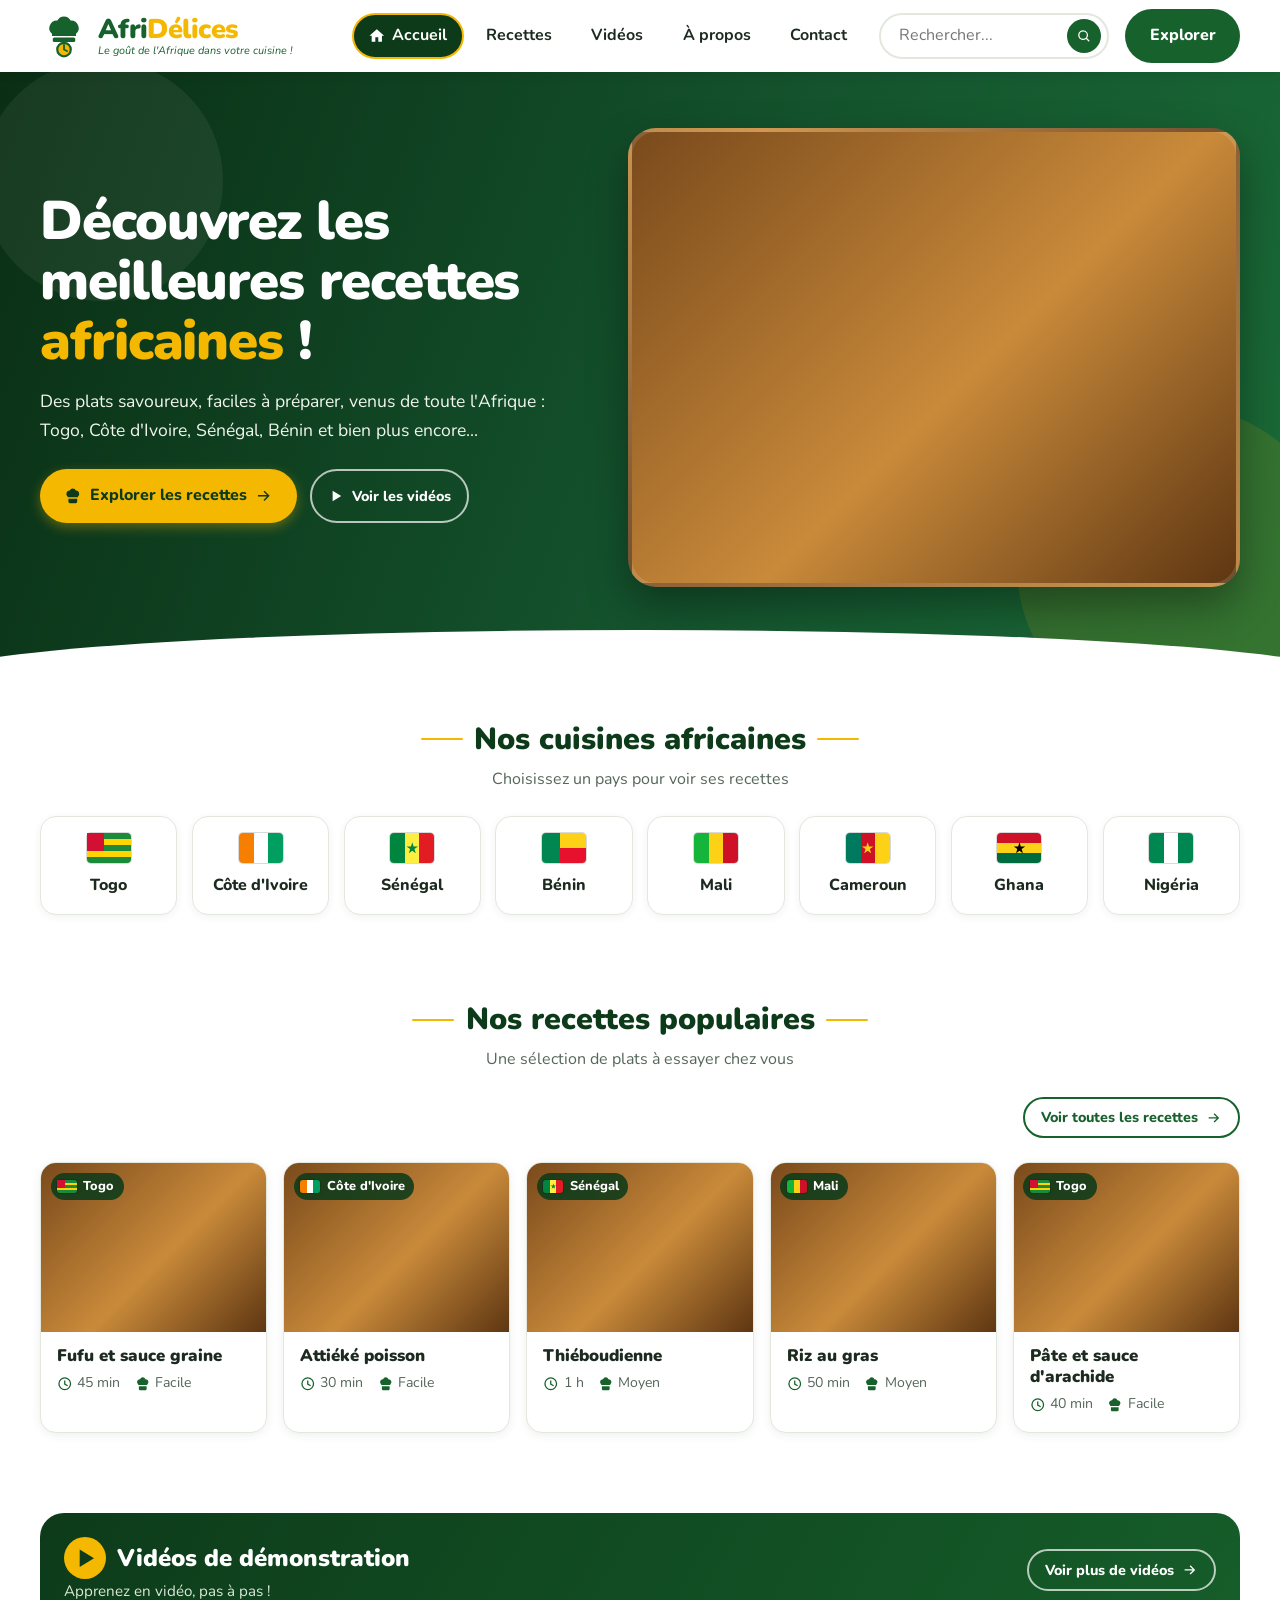
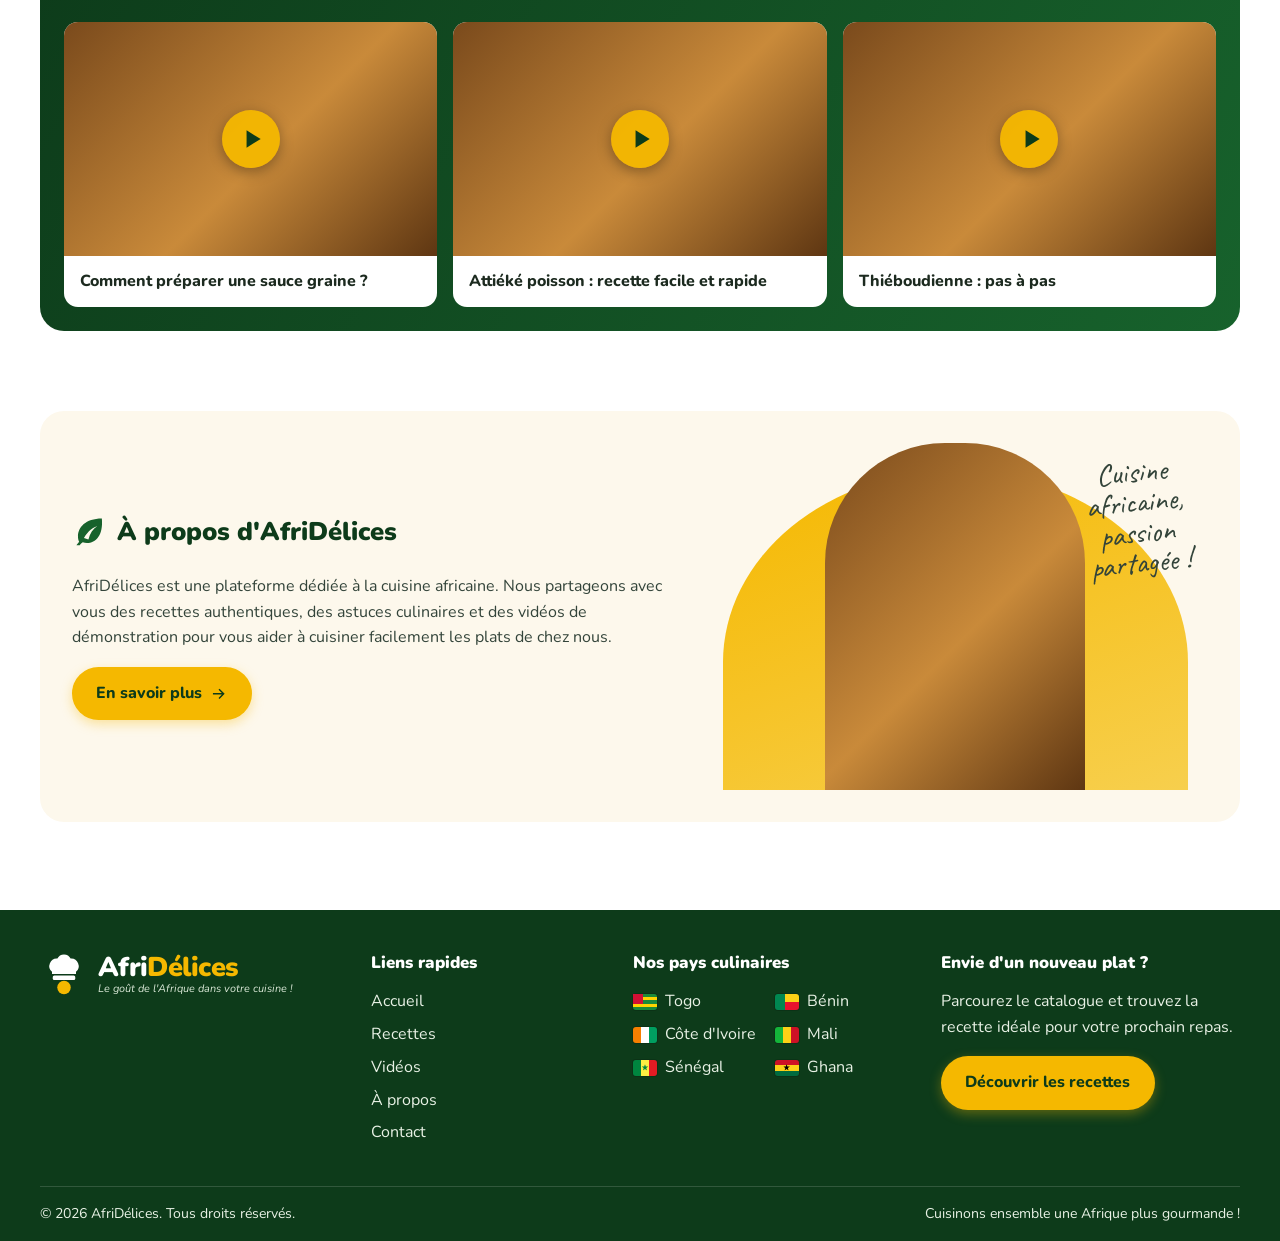
==== index.html @ 9fef68f5 "Premier envoi du projet AfriDelices" ====
<!DOCTYPE html>
<html lang="fr">
<head>
  <meta charset="UTF-8">
  <meta name="viewport" content="width=device-width, initial-scale=1">
  <title>AfriDélices – Recettes et cuisines d'Afrique</title>
  <meta name="description" content="AfriDélices : découvrez des recettes africaines authentiques (Togo, Côte d'Ivoire, Sénégal, Bénin, Mali...) avec étapes détaillées et vidéos de démonstration.">
  <link rel="icon" href="data:image/svg+xml,%3Csvg xmlns='http://www.w3.org/2000/svg' viewBox='0 0 64 64'%3E%3Crect width='64' height='64' rx='14' fill='%2317622c'/%3E%3Ctext x='32' y='43' font-size='34' text-anchor='middle' fill='%23f5b800' font-family='Arial' font-weight='700'%3EA%3C/text%3E%3C/svg%3E">

  <link rel="preconnect" href="https://fonts.googleapis.com">
  <link rel="preconnect" href="https://fonts.gstatic.com" crossorigin>
  <link href="https://fonts.googleapis.com/css2?family=Caveat:wght@600&family=Nunito:wght@400;700;800;900&display=swap" rel="stylesheet">
  <link rel="stylesheet" href="css/style.css">
</head>
<body>

  <!-- Icônes réutilisables (sprite SVG) -->
  <svg width="0" height="0" style="position:absolute" aria-hidden="true" focusable="false">
    <symbol id="i-recherche" viewBox="0 0 24 24"><path d="M10 2a8 8 0 1 0 4.9 14.3l4.4 4.4 1.4-1.4-4.4-4.4A8 8 0 0 0 10 2zm0 2a6 6 0 1 1 0 12 6 6 0 0 1 0-12z"/></symbol>
    <symbol id="i-menu" viewBox="0 0 24 24"><path d="M3 6h18v2H3zm0 5h18v2H3zm0 5h18v2H3z"/></symbol>
    <symbol id="i-fermer" viewBox="0 0 24 24"><path d="M5.7 4.3 12 10.6l6.3-6.3 1.4 1.4-6.3 6.3 6.3 6.3-1.4 1.4-6.3-6.3-6.3 6.3-1.4-1.4 6.3-6.3-6.3-6.3z"/></symbol>
    <symbol id="i-maison" viewBox="0 0 24 24"><path d="M12 3 2 12h3v8h5v-6h4v6h5v-8h3z"/></symbol>
    <symbol id="i-horloge" viewBox="0 0 24 24"><path d="M12 2a10 10 0 1 0 0 20 10 10 0 0 0 0-20zm0 2a8 8 0 1 1 0 16 8 8 0 0 1 0-16zm-1 3v6l5 3 1-1.7-4-2.3V7z"/></symbol>
    <symbol id="i-toque" viewBox="0 0 24 24"><path d="M12 2a4.5 4.5 0 0 0-4.2 2.9A4.5 4.5 0 0 0 5 13v1h14v-1a4.5 4.5 0 0 0-2.8-8.1A4.5 4.5 0 0 0 12 2zM6 16v4a2 2 0 0 0 2 2h8a2 2 0 0 0 2-2v-4z"/></symbol>
    <symbol id="i-lecture" viewBox="0 0 24 24"><path d="M7 4v16l13-8z"/></symbol>
    <symbol id="i-fleche" viewBox="0 0 24 24"><path d="M13 5l7 7-7 7-1.4-1.4 4.6-4.6H4v-2h12.2l-4.6-4.6z"/></symbol>
    <symbol id="i-feuille" viewBox="0 0 24 24"><path d="M20 3C9 3 4 9 4 15c0 1.4.3 2.6.8 3.6C3.6 19.9 3 21 3 21h2.2c.4-.6 1-1.4 2-2 .9.3 1.8.4 2.8.4 6 0 11-5 10-16.4zM8 16c3-5 6-7 9-8-3 2-5 5-6 9z"/></symbol>
  </svg>

  <a class="lien-evitement" href="#contenu">Aller au contenu</a>

  <!-- ========== EN-TÊTE ========== -->
  <header class="entete">
    <div class="conteneur entete-interieur">
      <a class="logo" href="index.html" aria-label="AfriDélices, retour à l'accueil">
        <svg viewBox="0 0 64 64" aria-hidden="true">
          <path d="M32 6c-4 0-7.300 2.200-8.800 5.400A10 10 0 0 0 16 29v3h32v-3a10 10 0 0 0-7.200-17.600C39.300 8.200 36 6 32 6z" fill="#17622c"/>
          <rect x="17" y="34" width="30" height="6" rx="2" fill="#17622c"/>
          <circle cx="32" cy="50" r="9" fill="#f5b800" stroke="#17622c" stroke-width="3"/>
          <path d="M32 44v6l4 2" stroke="#17622c" stroke-width="2.500" fill="none" stroke-linecap="round"/>
        </svg>
        <span class="logo-texte">
          <span class="logo-nom">Afri<span>Délices</span></span>
          <span class="logo-signature">Le goût de l'Afrique dans votre cuisine !</span>
        </span>
      </a>

      <button class="bouton-menu" id="bouton-menu" type="button" aria-expanded="false" aria-controls="zone-menu" aria-label="Ouvrir le menu">
        <svg class="icone" aria-hidden="true"><use href="#i-menu"/></svg>
      </button>

      <div class="zone-menu" id="zone-menu">
        <nav class="nav-principale" aria-label="Navigation principale">
          <ul>
            <li><a href="index.html" aria-current="page"><svg class="icone" aria-hidden="true"><use href="#i-maison"/></svg>Accueil</a></li>
            <li><a href="recettes.html">Recettes</a></li>
            <li><a href="videos.html">Vidéos</a></li>
            <li><a href="a-propos.html">À propos</a></li>
            <li><a href="contact.html">Contact</a></li>
          </ul>
        </nav>

        <form class="recherche" action="recettes.html" method="get" role="search">
          <label class="sr-only" for="recherche-entete" style="position:absolute;left:-999px">Rechercher une recette</label>
          <input id="recherche-entete" type="search" name="q" placeholder="Rechercher...">
          <button type="submit" aria-label="Lancer la recherche"><svg class="icone" aria-hidden="true"><use href="#i-recherche"/></svg></button>
        </form>

        <a class="bouton bouton-vert" href="recettes.html">Explorer</a>
      </div>
    </div>
  </header>

  <main id="contenu">

    <!-- ========== BANNIÈRE ========== -->
    <section class="banniere" aria-labelledby="titre-banniere">
      <div class="conteneur banniere-grille">
        <div>
          <h1 id="titre-banniere">Découvrez les meilleures recettes <em>africaines</em> !</h1>
          <p>Des plats savoureux, faciles à préparer, venus de toute l'Afrique : Togo, Côte d'Ivoire, Sénégal, Bénin et bien plus encore...</p>
          <div class="banniere-actions">
            <a class="bouton bouton-or" href="recettes.html"><svg class="icone" aria-hidden="true"><use href="#i-toque"/></svg>Explorer les recettes <svg class="icone" aria-hidden="true"><use href="#i-fleche"/></svg></a>
            <a class="bouton bouton-contour-clair" href="videos.html"><svg class="icone" aria-hidden="true"><use href="#i-lecture"/></svg>Voir les vidéos</a>
          </div>
        </div>
        <div class="media banniere-image">
          <img src="assets/images/hero-plat.webp" alt="Plat africain : riz, plantains frits et viande en sauce sur un tissu coloré" width="1200" height="900" fetchpriority="high">
        </div>
      </div>
    </section>

    <!-- ========== PAR PAYS ========== -->
    <section class="section conteneur" aria-labelledby="titre-pays">
      <div class="titre-section">
        <h2 id="titre-pays">Nos cuisines africaines</h2>
        <p>Choisissez un pays pour voir ses recettes</p>
      </div>
      <div class="grille-pays">
        <a class="carte-pays" href="recettes.html?pays=togo"><span class="drapeau d-tg" aria-hidden="true"></span>Togo</a>
        <a class="carte-pays" href="recettes.html?pays=cote-d-ivoire"><span class="drapeau d-ci" aria-hidden="true"></span>Côte d'Ivoire</a>
        <a class="carte-pays" href="recettes.html?pays=senegal"><span class="drapeau d-sn" aria-hidden="true"></span>Sénégal</a>
        <a class="carte-pays" href="recettes.html?pays=benin"><span class="drapeau d-bj" aria-hidden="true"></span>Bénin</a>
        <a class="carte-pays" href="recettes.html?pays=mali"><span class="drapeau d-ml" aria-hidden="true"></span>Mali</a>
        <a class="carte-pays" href="recettes.html?pays=cameroun"><span class="drapeau d-cm" aria-hidden="true"></span>Cameroun</a>
        <a class="carte-pays" href="recettes.html?pays=ghana"><span class="drapeau d-gh" aria-hidden="true"></span>Ghana</a>
        <a class="carte-pays" href="recettes.html?pays=nigeria"><span class="drapeau d-ng" aria-hidden="true"></span>Nigéria</a>
      </div>
    </section>

    <!-- ========== RECETTES POPULAIRES ========== -->
    <section class="section conteneur" aria-labelledby="titre-populaires">
      <div class="titre-section">
        <h2 id="titre-populaires">Nos recettes populaires</h2>
        <p>Une sélection de plats à essayer chez vous</p>
      </div>
      <div class="entete-liste" style="justify-content:flex-end">
        <a class="bouton bouton-contour" href="recettes.html">Voir toutes les recettes <svg class="icone" aria-hidden="true"><use href="#i-fleche"/></svg></a>
      </div>

      <div class="grille-recettes">
        <!-- Fiche détaillée : à créer dans recette/ (voir étape suivante) ; en attendant, le lien mène au catalogue -->
        <a class="carte-recette" href="recettes.html?q=fufu">
          <div class="media">
            <span class="badge-pays"><span class="drapeau d-tg" aria-hidden="true"></span>Togo</span>
            <img src="assets/images/fufu-sauce-graine.webp" alt="Fufu servi avec une sauce graine" width="800" height="600" loading="lazy">
          </div>
          <div class="carte-corps">
            <h3>Fufu et sauce graine</h3>
            <div class="carte-infos">
              <span><svg class="icone" aria-hidden="true"><use href="#i-horloge"/></svg>45 min</span>
              <span><svg class="icone" aria-hidden="true"><use href="#i-toque"/></svg>Facile</span>
            </div>
          </div>
        </a>

        <a class="carte-recette" href="recettes.html?q=attieke">
          <div class="media">
            <span class="badge-pays"><span class="drapeau d-ci" aria-hidden="true"></span>Côte d'Ivoire</span>
            <img src="assets/images/attieke-poisson.webp" alt="Attiéké accompagné de poisson braisé" width="800" height="600" loading="lazy">
          </div>
          <div class="carte-corps">
            <h3>Attiéké poisson</h3>
            <div class="carte-infos">
              <span><svg class="icone" aria-hidden="true"><use href="#i-horloge"/></svg>30 min</span>
              <span><svg class="icone" aria-hidden="true"><use href="#i-toque"/></svg>Facile</span>
            </div>
          </div>
        </a>

        <a class="carte-recette" href="recettes.html?q=thieboudienne">
          <div class="media">
            <span class="badge-pays"><span class="drapeau d-sn" aria-hidden="true"></span>Sénégal</span>
            <img src="assets/images/thieboudienne.webp" alt="Thiéboudienne : riz au poisson et aux légumes" width="800" height="600" loading="lazy">
          </div>
          <div class="carte-corps">
            <h3>Thiéboudienne</h3>
            <div class="carte-infos">
              <span><svg class="icone" aria-hidden="true"><use href="#i-horloge"/></svg>1 h</span>
              <span><svg class="icone" aria-hidden="true"><use href="#i-toque"/></svg>Moyen</span>
            </div>
          </div>
        </a>

        <a class="carte-recette" href="recettes.html?q=riz+au+gras">
          <div class="media">
            <span class="badge-pays"><span class="drapeau d-ml" aria-hidden="true"></span>Mali</span>
            <img src="assets/images/riz-au-gras.webp" alt="Riz au gras avec de la viande" width="800" height="600" loading="lazy">
          </div>
          <div class="carte-corps">
            <h3>Riz au gras</h3>
            <div class="carte-infos">
              <span><svg class="icone" aria-hidden="true"><use href="#i-horloge"/></svg>50 min</span>
              <span><svg class="icone" aria-hidden="true"><use href="#i-toque"/></svg>Moyen</span>
            </div>
          </div>
        </a>

        <a class="carte-recette" href="recettes.html?q=arachide">
          <div class="media">
            <span class="badge-pays"><span class="drapeau d-tg" aria-hidden="true"></span>Togo</span>
            <img src="assets/images/pate-sauce-arachide.webp" alt="Pâte servie avec une sauce d'arachide" width="800" height="600" loading="lazy">
          </div>
          <div class="carte-corps">
            <h3>Pâte et sauce d'arachide</h3>
            <div class="carte-infos">
              <span><svg class="icone" aria-hidden="true"><use href="#i-horloge"/></svg>40 min</span>
              <span><svg class="icone" aria-hidden="true"><use href="#i-toque"/></svg>Facile</span>
            </div>
          </div>
        </a>
      </div>
    </section>

    <!-- ========== VIDÉOS ========== -->
    <section class="section conteneur" aria-labelledby="titre-videos">
      <div class="panneau-videos">
        <div class="entete-liste">
          <div>
            <h2 id="titre-videos"><span class="pastille"><svg class="icone" aria-hidden="true"><use href="#i-lecture"/></svg></span>Vidéos de démonstration</h2>
            <p class="sous-titre">Apprenez en vidéo, pas à pas !</p>
          </div>
          <a class="bouton bouton-contour-clair" href="videos.html">Voir plus de vidéos <svg class="icone" aria-hidden="true"><use href="#i-fleche"/></svg></a>
        </div>

        <!-- Les vraies vidéos (liens YouTube/TikTok vérifiés) seront ajoutées sur videos.html -->
        <div class="grille-videos">
          <a class="carte-video" href="videos.html">
            <div class="media">
              <span class="bouton-lecture"><svg class="icone" aria-hidden="true"><use href="#i-lecture"/></svg></span>
              <img src="assets/images/miniature-sauce-graine.webp" alt="Miniature de la vidéo : préparer une sauce graine" width="640" height="400" loading="lazy">
            </div>
            <h3>Comment préparer une sauce graine ?</h3>
          </a>
          <a class="carte-video" href="videos.html">
            <div class="media">
              <span class="bouton-lecture"><svg class="icone" aria-hidden="true"><use href="#i-lecture"/></svg></span>
              <img src="assets/images/miniature-attieke-poisson.webp" alt="Miniature de la vidéo : attiéké poisson" width="640" height="400" loading="lazy">
            </div>
            <h3>Attiéké poisson : recette facile et rapide</h3>
          </a>
          <a class="carte-video" href="videos.html">
            <div class="media">
              <span class="bouton-lecture"><svg class="icone" aria-hidden="true"><use href="#i-lecture"/></svg></span>
              <img src="assets/images/miniature-thieboudienne.webp" alt="Miniature de la vidéo : thiéboudienne pas à pas" width="640" height="400" loading="lazy">
            </div>
            <h3>Thiéboudienne : pas à pas</h3>
          </a>
        </div>
      </div>
    </section>

    <!-- ========== À PROPOS ========== -->
    <section class="section conteneur" aria-labelledby="titre-apropos">
      <div class="bloc-apropos">
        <div>
          <h2 id="titre-apropos"><svg aria-hidden="true" viewBox="0 0 24 24"><use href="#i-feuille"/></svg>À propos d'AfriDélices</h2>
          <p>AfriDélices est une plateforme dédiée à la cuisine africaine. Nous partageons avec vous des recettes authentiques, des astuces culinaires et des vidéos de démonstration pour vous aider à cuisiner facilement les plats de chez nous.</p>
          <a class="bouton bouton-or" href="a-propos.html">En savoir plus <svg class="icone" aria-hidden="true"><use href="#i-fleche"/></svg></a>
        </div>
        <div class="visuel-apropos">
          <p class="slogan-script">Cuisine africaine, passion partagée !</p>
          <div class="media">
            <img src="assets/images/chef.webp" alt="Cheffe souriante en tenue blanche et tablier vert" width="600" height="800" loading="lazy">
          </div>
        </div>
      </div>
    </section>

  </main>

  <!-- ========== PIED DE PAGE ========== -->
  <footer class="pied">
    <div class="conteneur pied-grille">
      <div>
        <a class="logo" href="index.html" aria-label="AfriDélices, retour à l'accueil">
          <svg viewBox="0 0 64 64" aria-hidden="true">
            <path d="M32 6c-4 0-7.300 2.200-8.800 5.400A10 10 0 0 0 16 29v3h32v-3a10 10 0 0 0-7.200-17.600C39.300 8.200 36 6 32 6z" fill="#ffffff"/>
            <rect x="17" y="34" width="30" height="6" rx="2" fill="#ffffff"/>
            <circle cx="32" cy="50" r="9" fill="#f5b800"/>
          </svg>
          <span class="logo-texte">
            <span class="logo-nom">Afri<span>Délices</span></span>
            <span class="logo-signature">Le goût de l'Afrique dans votre cuisine !</span>
          </span>
        </a>
      </div>

      <nav aria-label="Liens rapides">
        <h3>Liens rapides</h3>
        <ul>
          <li><a href="index.html">Accueil</a></li>
          <li><a href="recettes.html">Recettes</a></li>
          <li><a href="videos.html">Vidéos</a></li>
          <li><a href="a-propos.html">À propos</a></li>
          <li><a href="contact.html">Contact</a></li>
        </ul>
      </nav>

      <div>
        <h3>Nos pays culinaires</h3>
        <ul class="liste-pays liste-pays-colonnes">
          <li><span class="drapeau d-tg" aria-hidden="true"></span><a href="recettes.html?pays=togo">Togo</a></li>
          <li><span class="drapeau d-bj" aria-hidden="true"></span><a href="recettes.html?pays=benin">Bénin</a></li>
          <li><span class="drapeau d-ci" aria-hidden="true"></span><a href="recettes.html?pays=cote-d-ivoire">Côte d'Ivoire</a></li>
          <li><span class="drapeau d-ml" aria-hidden="true"></span><a href="recettes.html?pays=mali">Mali</a></li>
          <li><span class="drapeau d-sn" aria-hidden="true"></span><a href="recettes.html?pays=senegal">Sénégal</a></li>
          <li><span class="drapeau d-gh" aria-hidden="true"></span><a href="recettes.html?pays=ghana">Ghana</a></li>
        </ul>
      </div>

      <!-- Réseaux sociaux : à ajouter ici quand les adresses officielles seront fournies. -->
      <div>
        <h3>Envie d'un nouveau plat ?</h3>
        <p>Parcourez le catalogue et trouvez la recette idéale pour votre prochain repas.</p>
        <a class="bouton bouton-or" href="recettes.html">Découvrir les recettes</a>
      </div>
    </div>
    <div class="conteneur pied-bas">
      <span>© 2026 AfriDélices. Tous droits réservés.</span>
      <span>Cuisinons ensemble une Afrique plus gourmande !</span>
    </div>
  </footer>

  <script src="js/main.js" defer></script>
</body>
</html>
---- css/style.css ----
/* ==========================================================
   AfriDélices — feuille de style commune
   Palette : vert profond, ivoire, doré safran
   ========================================================== */

:root {
  --vert-fonce: #0d3b1a;
  --vert: #17622c;
  --vert-clair: #e6f1e3;
  --or: #f5b800;
  --or-fonce: #d99a00;
  --ivoire: #fdf8ec;
  --fond: #ffffff;
  --texte: #1c2a1f;
  --gris: #55665a;
  --bordure: #e3e8df;
  --ombre: 0 6px 20px rgba(13, 59, 26, 0.12);
  --rayon: 16px;
  --largeur: 1200px;
  --police: "Nunito", "Segoe UI", system-ui, -apple-system, Arial, sans-serif;
  --police-script: "Caveat", "Segoe Script", "Brush Script MT", cursive;
}

*, *::before, *::after { box-sizing: border-box; }

html { scroll-behavior: smooth; }

body {
  margin: 0;
  font-family: var(--police);
  font-size: 1rem;
  line-height: 1.6;
  color: var(--texte);
  background: var(--fond);
}

img { display: block; max-width: 100%; height: auto; }
a { color: inherit; }
h1, h2, h3, p { margin-top: 0; }

.conteneur { width: min(100% - 2rem, var(--largeur)); margin-inline: auto; }

.icone { width: 1.1em; height: 1.1em; fill: currentColor; flex: none; }

.lien-evitement {
  position: absolute; left: -999px; top: 0;
  background: var(--or); color: var(--vert-fonce);
  padding: .6rem 1rem; z-index: 200; font-weight: 800;
}
.lien-evitement:focus { left: 0; }

:focus-visible { outline: 3px solid var(--or); outline-offset: 2px; }

/* ---------- Boutons ---------- */
.bouton {
  display: inline-flex; align-items: center; gap: .5rem;
  padding: .75rem 1.4rem; border-radius: 999px; border: 2px solid transparent;
  font: inherit; font-weight: 800; text-decoration: none; cursor: pointer;
  transition: transform .15s ease, background-color .15s ease, box-shadow .15s ease;
}
.bouton:hover { transform: translateY(-2px); }
.bouton-or { background: var(--or); color: var(--vert-fonce); box-shadow: 0 4px 12px rgba(245, 184, 0, .35); }
.bouton-or:hover { background: #ffc61a; }
.bouton-vert { background: var(--vert); color: #fff; }
.bouton-vert:hover { background: var(--vert-fonce); }
.bouton-contour { border-color: var(--vert); color: var(--vert); background: #fff; padding: .45rem 1rem; font-size: .9rem; }
.bouton-contour:hover { background: var(--vert-clair); }
.bouton-contour-clair { border-color: rgba(255,255,255,.7); color: #fff; padding: .45rem 1rem; font-size: .9rem; }
.bouton-contour-clair:hover { background: rgba(255,255,255,.12); }

/* ---------- Image avec repli (si la photo est absente) ---------- */
.media {
  position: relative; overflow: hidden;
  background: linear-gradient(135deg, #7a4a1c 0%, #c98a3a 55%, #5e3612 100%);
}
.media img { width: 100%; height: 100%; object-fit: cover; }

/* ---------- En-tête ---------- */
.entete {
  position: sticky; top: 0; z-index: 100;
  background: #fff; box-shadow: 0 2px 10px rgba(0, 0, 0, .08);
}
.entete-interieur {
  display: flex; align-items: center; justify-content: space-between;
  gap: 1rem; min-height: 72px;
}

.logo { display: inline-flex; align-items: center; gap: .6rem; text-decoration: none; flex: none; }
.logo svg { width: 48px; height: 48px; flex: none; }
.logo-texte { display: flex; flex-direction: column; line-height: 1.1; }
.logo-nom { font-size: 1.7rem; font-weight: 900; color: var(--vert); letter-spacing: -.02em; }
.logo-nom span { color: var(--or); }
.logo-signature { font-size: .68rem; font-style: italic; color: var(--vert); white-space: nowrap; }

.zone-menu { display: flex; align-items: center; gap: 1rem; flex: 1; justify-content: flex-end; }
.nav-principale ul { display: flex; align-items: center; gap: .4rem; list-style: none; margin: 0; padding: 0; }
.nav-principale a {
  display: inline-flex; align-items: center; gap: .4rem;
  padding: .5rem .9rem; border-radius: 999px; text-decoration: none; font-weight: 700;
  border: 2px solid transparent; white-space: nowrap;
}
.nav-principale a:hover { background: var(--vert-clair); }
.nav-principale a[aria-current="page"] { background: var(--vert-fonce); color: #fff; border-color: var(--or); }

.recherche {
  display: flex; align-items: center; gap: .4rem;
  border: 2px solid var(--bordure); border-radius: 999px; background: #fff;
  padding: .25rem .4rem .25rem 1rem; min-width: 190px; max-width: 230px;
}
.recherche:focus-within { border-color: var(--vert); }
.recherche input { border: 0; outline: 0; background: transparent; font: inherit; width: 100%; min-width: 0; }
.recherche button {
  border: 0; background: var(--vert); color: #fff; width: 34px; height: 34px;
  border-radius: 50%; display: grid; place-items: center; cursor: pointer; flex: none;
}

.bouton-menu {
  flex: none; display: none; border: 2px solid var(--vert); background: #fff; color: var(--vert);
  width: 46px; height: 46px; border-radius: 12px; cursor: pointer; place-items: center;
}
.bouton-menu .icone { width: 1.6rem; height: 1.6rem; }

/* ---------- Bannière (hero) ---------- */
.banniere {
  position: relative; color: #fff; overflow: hidden;
  background:
    radial-gradient(circle at 8% 18%, rgba(255,255,255,.06) 0 120px, transparent 121px),
    radial-gradient(circle at 92% 82%, rgba(245,184,0,.12) 0 160px, transparent 161px),
    linear-gradient(110deg, #0a2e14 0%, #14532d 55%, #1a6b37 100%);
}
.banniere-grille {
  display: grid; grid-template-columns: minmax(0, 1fr) minmax(0, 1.1fr);
  align-items: center; gap: 2rem; padding-block: 3.5rem 5.5rem;
}
.banniere h1 { font-size: clamp(2rem, 4.6vw, 3.4rem); line-height: 1.1; font-weight: 900; letter-spacing: -.02em; margin-bottom: 1rem; text-wrap: balance; }
.banniere h1 em { color: var(--or); font-style: normal; }
.banniere p { font-size: 1.1rem; max-width: 34rem; margin-bottom: 1.6rem; color: #f1f6ee; }
.banniere-actions { display: flex; flex-wrap: wrap; gap: .8rem; }
.banniere-image {
  aspect-ratio: 4 / 3; border-radius: 28px; box-shadow: 0 18px 40px rgba(0, 0, 0, .35);
  border: 4px solid rgba(255, 255, 255, .12);
}
.banniere::after {
  content: ""; position: absolute; left: -5%; right: -5%; bottom: -1px; height: 46px;
  background: #fff; border-radius: 50% 50% 0 0 / 100% 100% 0 0;
}

/* ---------- Sections ---------- */
.section { padding-block: 2.5rem; }
.titre-section { text-align: center; margin-bottom: 1.5rem; }
.titre-section h2 {
  display: inline-flex; align-items: center; gap: .7rem; margin-bottom: .2rem;
  font-size: clamp(1.4rem, 2.6vw, 1.9rem); font-weight: 900; color: var(--vert-fonce);
}
.titre-section h2::before, .titre-section h2::after {
  content: ""; width: 42px; height: 2px; background: var(--or); border-radius: 2px;
}
.titre-section p { color: var(--gris); margin: 0; }

/* ---------- Drapeaux (dessinés en CSS) ---------- */
.drapeau { display: inline-block; position: relative; width: 24px; height: 16px; border-radius: 3px; box-shadow: 0 0 0 1px rgba(0,0,0,.15); flex: none; }
.drapeau::after { content: ""; position: absolute; }
.d-tg { background: linear-gradient(#1b8a3a 0 20%, #ffd400 20% 40%, #1b8a3a 40% 60%, #ffd400 60% 80%, #1b8a3a 80%); }
.d-tg::after { left: 0; top: 0; width: 40%; height: 60%; background: #d21034; }
.d-ci { background: linear-gradient(90deg, #f77f00 0 33.3%, #fff 33.3% 66.6%, #009e60 66.6%); }
.d-sn { background: linear-gradient(90deg, #00853f 0 33.3%, #fdef42 33.3% 66.6%, #e31b23 66.6%); }
.d-bj { background: linear-gradient(90deg, #008751 0 40%, transparent 40%), linear-gradient(#fcd116 0 50%, #e8112d 50%); }
.d-ml { background: linear-gradient(90deg, #14b53a 0 33.3%, #fcd116 33.3% 66.6%, #ce1126 66.6%); }
.d-cm { background: linear-gradient(90deg, #007a5e 0 33.3%, #ce1126 33.3% 66.6%, #fcd116 66.6%); }
.d-gh { background: linear-gradient(#ce1126 0 33.3%, #fcd116 33.3% 66.6%, #006b3f 66.6%); }
.d-ng { background: linear-gradient(90deg, #008751 0 33.3%, #fff 33.3% 66.6%, #008751 66.6%); }
.d-sn::after, .d-cm::after, .d-gh::after {
  left: 50%; top: 50%; width: 7px; height: 7px; transform: translate(-50%, -50%);
  clip-path: polygon(50% 0%, 61% 35%, 98% 35%, 68% 57%, 79% 91%, 50% 70%, 21% 91%, 32% 57%, 2% 35%, 39% 35%);
}
.d-sn::after { background: #00853f; }
.d-cm::after { background: #fcd116; }
.d-gh::after { background: #000; }

/* ---------- Cuisines par pays ---------- */
.grille-pays { display: grid; grid-template-columns: repeat(auto-fit, minmax(130px, 1fr)); gap: .9rem; }
.carte-pays {
  display: flex; flex-direction: column; align-items: center; gap: .6rem;
  padding: 1rem .5rem; background: #fff; border: 1px solid var(--bordure);
  border-radius: var(--rayon); text-decoration: none; font-weight: 800; text-align: center;
  box-shadow: 0 2px 8px rgba(13, 59, 26, .06);
  transition: transform .15s ease, box-shadow .15s ease;
}
.carte-pays:hover { transform: translateY(-3px); box-shadow: var(--ombre); }
.carte-pays .drapeau { width: 44px; height: 30px; border-radius: 4px; }
.carte-pays .d-sn::after, .carte-pays .d-cm::after, .carte-pays .d-gh::after { width: 12px; height: 12px; }

/* ---------- Cartes de recettes ---------- */
.entete-liste { display: flex; justify-content: space-between; align-items: center; gap: 1rem; flex-wrap: wrap; }
.grille-recettes { display: grid; grid-template-columns: repeat(5, minmax(0, 1fr)); gap: 1rem; margin-top: 1.5rem; }
.carte-recette {
  display: flex; flex-direction: column; background: #fff; border-radius: var(--rayon);
  overflow: hidden; text-decoration: none; border: 1px solid var(--bordure);
  box-shadow: 0 2px 10px rgba(13, 59, 26, .08);
  transition: transform .15s ease, box-shadow .15s ease;
}
.carte-recette:hover { transform: translateY(-4px); box-shadow: var(--ombre); }
.carte-recette .media { aspect-ratio: 4 / 3; }
.badge-pays {
  position: absolute; top: .6rem; left: .6rem; z-index: 1;
  display: inline-flex; align-items: center; gap: .4rem;
  background: rgba(13, 59, 26, .88); color: #fff; font-size: .8rem; font-weight: 800;
  padding: .2rem .6rem .2rem .4rem; border-radius: 999px;
}
.badge-pays .drapeau { width: 20px; height: 13px; }
.badge-pays .d-sn::after, .badge-pays .d-cm::after, .badge-pays .d-gh::after { width: 6px; height: 6px; }
.carte-corps { padding: .8rem 1rem 1rem; }
.carte-corps h3 { font-size: 1.05rem; font-weight: 900; margin-bottom: .4rem; line-height: 1.25; }
.carte-infos { display: flex; flex-wrap: wrap; gap: .3rem .9rem; font-size: .88rem; color: var(--gris); }
.carte-infos span { display: inline-flex; align-items: center; gap: .3rem; }
.carte-infos .icone { color: var(--vert); }

/* ---------- Vidéos ---------- */
.panneau-videos {
  background: linear-gradient(120deg, #0d3b1a, #17622c); color: #fff;
  border-radius: 24px; padding: 1.5rem;
}
.panneau-videos .entete-liste { margin-bottom: 1.2rem; }
.panneau-videos h2 { display: flex; align-items: center; gap: .7rem; font-size: 1.5rem; font-weight: 900; margin: 0; }
.panneau-videos h2 .pastille { display: grid; place-items: center; width: 42px; height: 42px; border-radius: 50%; background: var(--or); color: var(--vert-fonce); }
.panneau-videos .sous-titre { margin: 0; color: #dbe9d8; font-size: .95rem; }
.grille-videos { display: grid; grid-template-columns: repeat(3, minmax(0, 1fr)); gap: 1rem; }
.carte-video { background: #fff; color: var(--texte); border-radius: 14px; overflow: hidden; text-decoration: none; transition: transform .15s ease; }
.carte-video:hover { transform: translateY(-3px); }
.carte-video .media { aspect-ratio: 16 / 10; }
.bouton-lecture {
  position: absolute; inset: 0; margin: auto; z-index: 1;
  width: 58px; height: 58px; border-radius: 50%; display: grid; place-items: center;
  background: rgba(245, 184, 0, .95); color: var(--vert-fonce); box-shadow: 0 4px 14px rgba(0,0,0,.35);
}
.bouton-lecture .icone { width: 26px; height: 26px; margin-left: 3px; }
.carte-video h3 { font-size: 1rem; font-weight: 800; padding: .8rem 1rem; margin: 0; }

/* ---------- À propos ---------- */
.bloc-apropos {
  display: grid; grid-template-columns: minmax(0, 1.2fr) minmax(0, 1fr); align-items: center; gap: 1.5rem;
  background: var(--ivoire); border-radius: 24px; padding: 2rem; overflow: hidden;
}
.bloc-apropos h2 { display: flex; align-items: center; gap: .6rem; font-size: 1.6rem; font-weight: 900; color: var(--vert-fonce); }
.bloc-apropos h2 svg { width: 1.4em; height: 1.4em; fill: var(--vert); }
.bloc-apropos p { color: #33443a; }
.visuel-apropos { position: relative; min-height: 280px; display: grid; place-items: end center; }
.visuel-apropos::before {
  content: ""; position: absolute; inset: 8% 4% 0; border-radius: 50% 50% 0 0 / 60% 60% 0 0;
  background: linear-gradient(160deg, var(--or), #f7cf4d);
}
.visuel-apropos .media { position: relative; width: min(260px, 70%); aspect-ratio: 3 / 4; border-radius: 120px 120px 0 0; }
.slogan-script {
  position: absolute; right: 0; top: 4%; z-index: 2; max-width: 9rem;
  font-family: var(--police-script); font-size: 1.9rem; line-height: 1; color: var(--vert-fonce); text-align: center; transform: rotate(-6deg);
}

/* ---------- Pied de page ---------- */
.pied { background: var(--vert-fonce); color: #e8f1e5; margin-top: 3rem; }
.pied-grille { display: grid; grid-template-columns: 1.3fr 1fr 1.2fr 1.3fr; gap: 2rem; padding-block: 2.5rem; }
.pied .logo-nom { color: #fff; }
.pied .logo-signature { color: #dbe9d8; }
.pied h3 { font-size: 1.05rem; font-weight: 900; color: #fff; margin-bottom: .8rem; }
.pied ul { list-style: none; margin: 0; padding: 0; display: grid; gap: .45rem; }
.pied a { text-decoration: none; }
.pied a:hover { text-decoration: underline; color: var(--or); }
.pied .liste-pays li { display: flex; align-items: center; gap: .5rem; }
.pied .liste-pays-colonnes { grid-template-columns: repeat(2, minmax(0, 1fr)); }
.pied-bas { border-top: 1px solid rgba(255, 255, 255, .15); padding-block: 1rem; font-size: .88rem; display: flex; flex-wrap: wrap; justify-content: space-between; gap: .5rem; }

/* ---------- Tablette ---------- */
@media (max-width: 1100px) {
  .grille-recettes { grid-template-columns: repeat(3, minmax(0, 1fr)); }
  .pied-grille { grid-template-columns: repeat(2, minmax(0, 1fr)); }
}

/* ---------- Menu mobile (à partir de 1240 px) ---------- */
@media (max-width: 1240px) {
  .bouton-menu { display: grid; }
  .zone-menu {
    display: none; position: absolute; left: 0; right: 0; top: 100%;
    flex-direction: column; align-items: stretch; gap: 1rem;
    padding: 1rem; background: #fff; box-shadow: 0 12px 20px rgba(0, 0, 0, .12);
  }
  .zone-menu.ouvert { display: flex; }
  .nav-principale ul { flex-direction: column; align-items: stretch; }
  .nav-principale a { display: flex; justify-content: flex-start; padding: .8rem 1rem; }
  .recherche { min-width: 0; max-width: none; }
}

/* ---------- Tablette et petits écrans ---------- */
@media (max-width: 960px) {
  .banniere-grille { grid-template-columns: 1fr; padding-block: 2.5rem 4.5rem; }
  .banniere-image { order: -1; max-height: 300px; aspect-ratio: 16 / 10; }
  .grille-videos { grid-template-columns: repeat(2, minmax(0, 1fr)); }
  .bloc-apropos { grid-template-columns: 1fr; padding: 1.5rem; }
}

@media (max-width: 640px) {
  .grille-recettes { grid-template-columns: repeat(2, minmax(0, 1fr)); gap: .7rem; }
  .carte-corps { padding: .6rem .7rem .8rem; }
  .carte-corps h3 { font-size: .95rem; }
  .grille-videos { grid-template-columns: 1fr; }
  .pied-grille { grid-template-columns: 1fr; }
  .titre-section h2::before, .titre-section h2::after { width: 20px; }
  .logo-nom { font-size: 1.4rem; }
  .logo svg { width: 40px; height: 40px; }
  .slogan-script { font-size: 1.5rem; max-width: 7rem; }
}

@media (prefers-reduced-motion: reduce) {
  html { scroll-behavior: auto; }
  * { transition: none !important; }
}
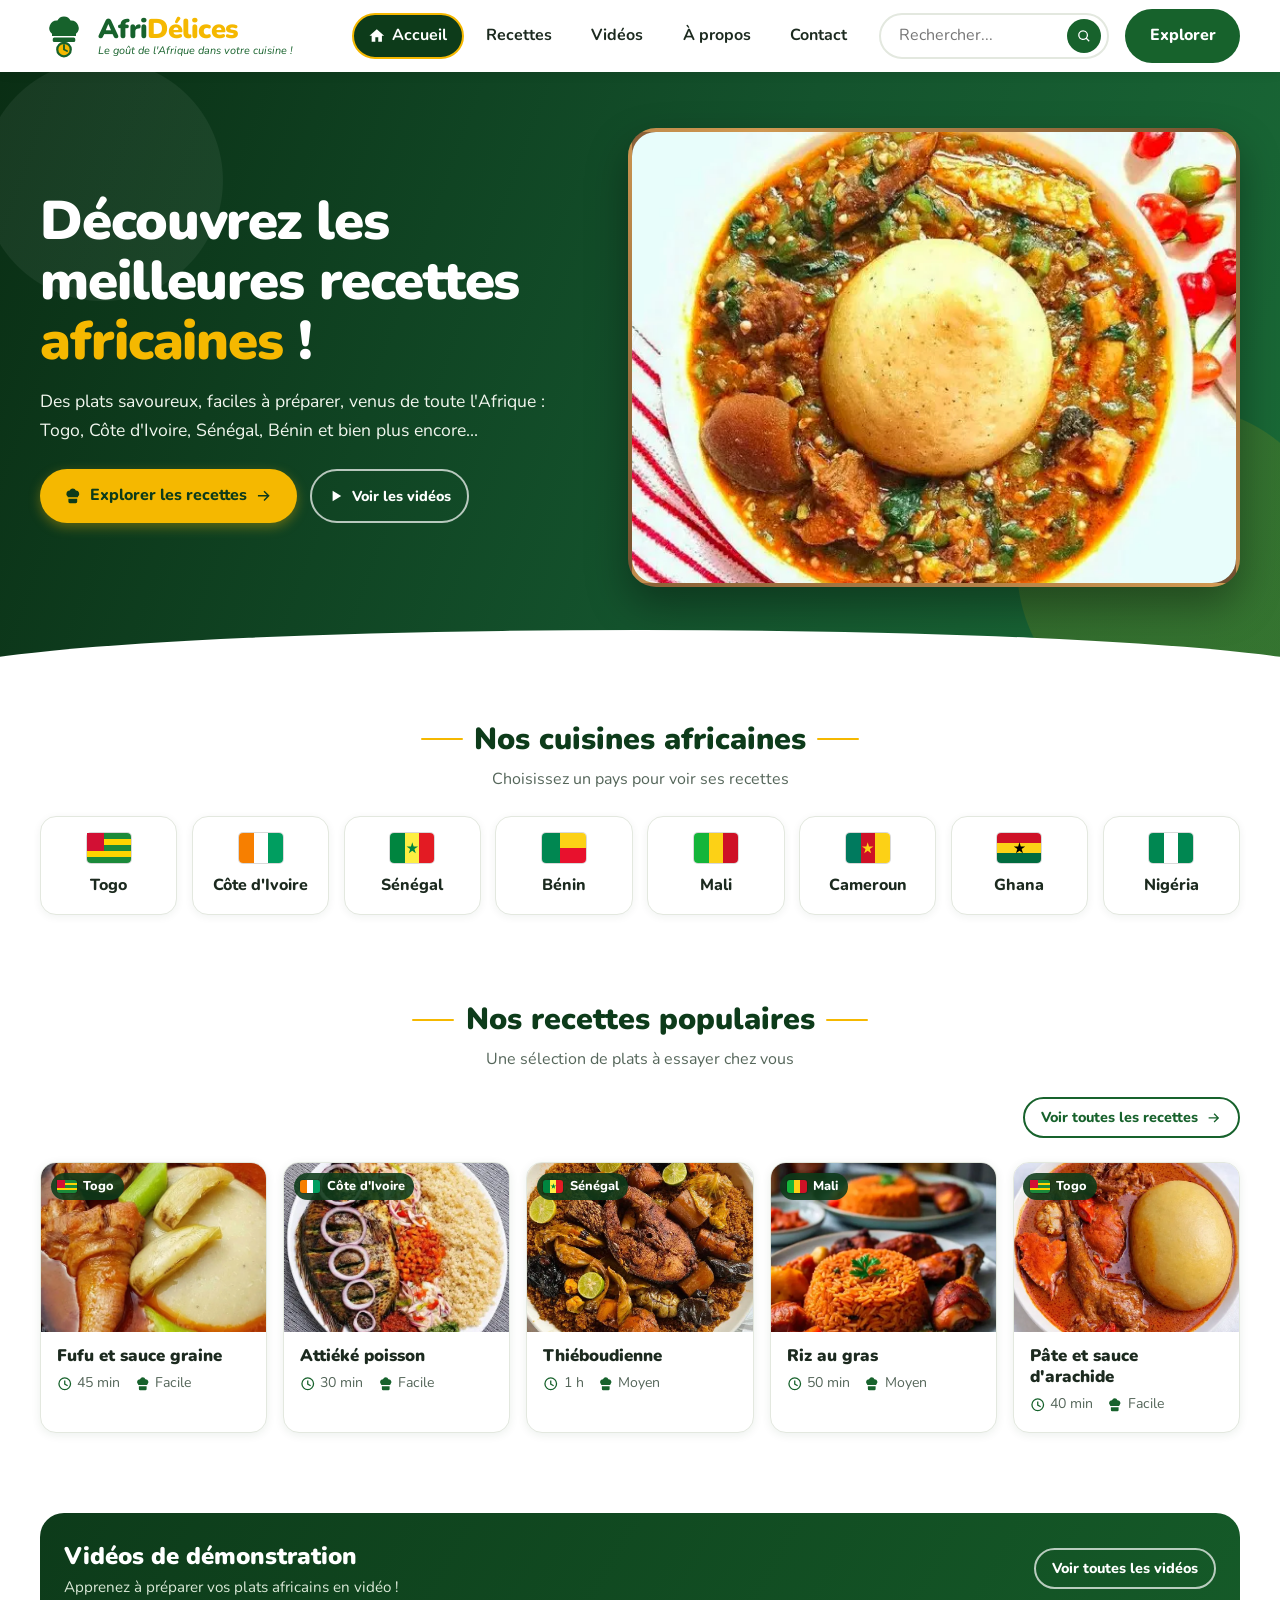
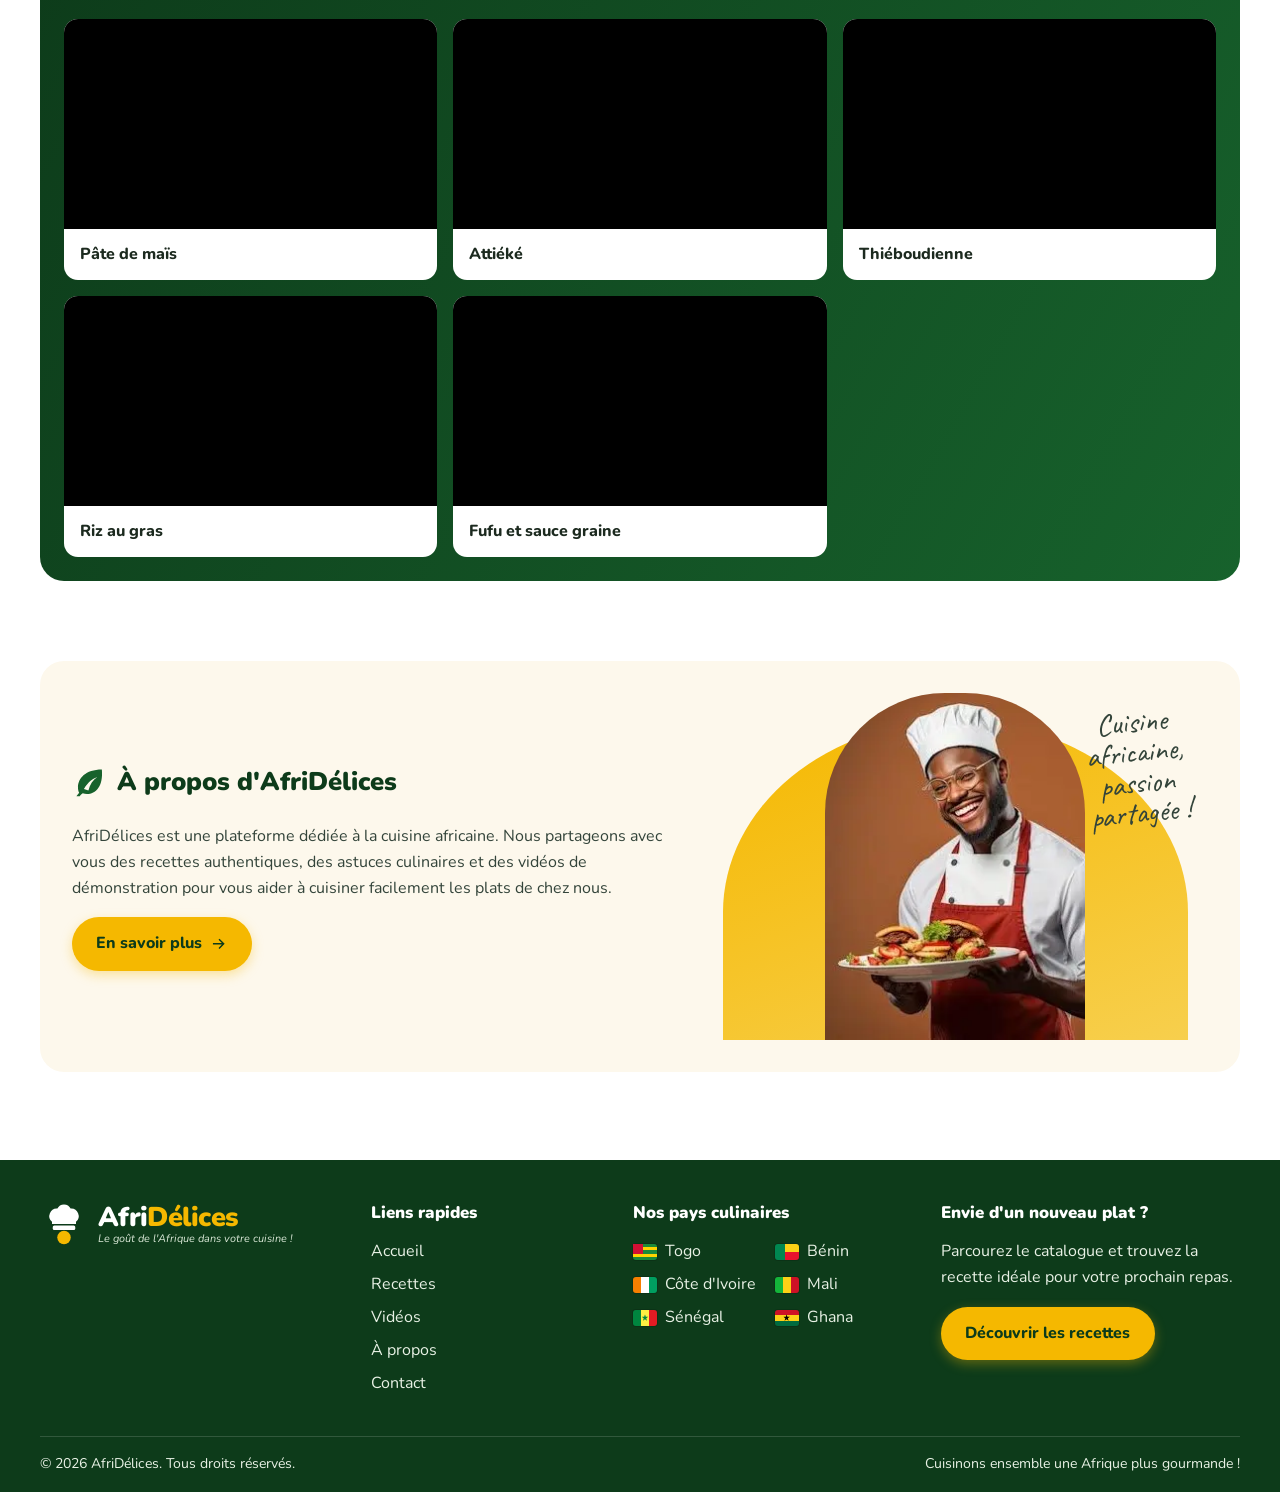
==== commit 816d85b7: "Ajout des pages internes" ====
--- a/index.html
+++ b/index.html
@@ -193,42 +193,71 @@
     </section>
 
     <!-- ========== VIDÉOS ========== -->
-    <section class="section conteneur" aria-labelledby="titre-videos">
-      <div class="panneau-videos">
+    
+<!-- ========== VIDÉOS ========== -->
+
+<!-- ========== VIDÉOS ========== -->
+<section class="section conteneur" aria-labelledby="titre-videos">
+    <div class="panneau-videos">
         <div class="entete-liste">
-          <div>
-            <h2 id="titre-videos"><span class="pastille"><svg class="icone" aria-hidden="true"><use href="#i-lecture"/></svg></span>Vidéos de démonstration</h2>
-            <p class="sous-titre">Apprenez en vidéo, pas à pas !</p>
-          </div>
-          <a class="bouton bouton-contour-clair" href="videos.html">Voir plus de vidéos <svg class="icone" aria-hidden="true"><use href="#i-fleche"/></svg></a>
-        </div>
-
-        <!-- Les vraies vidéos (liens YouTube/TikTok vérifiés) seront ajoutées sur videos.html -->
+            <div>
+                <h2 id="titre-videos">Vidéos de démonstration</h2>
+                <p class="sous-titre">Apprenez à préparer vos plats africains en vidéo !</p>
+            </div>
+            <a class="bouton bouton-contour-clair" href="videos.html">
+                Voir toutes les vidéos
+            </a>
+        </div>
+
         <div class="grille-videos">
-          <a class="carte-video" href="videos.html">
-            <div class="media">
-              <span class="bouton-lecture"><svg class="icone" aria-hidden="true"><use href="#i-lecture"/></svg></span>
-              <img src="assets/images/miniature-sauce-graine.webp" alt="Miniature de la vidéo : préparer une sauce graine" width="640" height="400" loading="lazy">
-            </div>
-            <h3>Comment préparer une sauce graine ?</h3>
-          </a>
-          <a class="carte-video" href="videos.html">
-            <div class="media">
-              <span class="bouton-lecture"><svg class="icone" aria-hidden="true"><use href="#i-lecture"/></svg></span>
-              <img src="assets/images/miniature-attieke-poisson.webp" alt="Miniature de la vidéo : attiéké poisson" width="640" height="400" loading="lazy">
-            </div>
-            <h3>Attiéké poisson : recette facile et rapide</h3>
-          </a>
-          <a class="carte-video" href="videos.html">
-            <div class="media">
-              <span class="bouton-lecture"><svg class="icone" aria-hidden="true"><use href="#i-lecture"/></svg></span>
-              <img src="assets/images/miniature-thieboudienne.webp" alt="Miniature de la vidéo : thiéboudienne pas à pas" width="640" height="400" loading="lazy">
-            </div>
-            <h3>Thiéboudienne : pas à pas</h3>
-          </a>
-        </div>
-      </div>
-    </section>
+            <article class="carte-video">
+                <div class="video-media">
+                    <iframe src="https://www.youtube.com/embed/-_VoMkdMHS8"
+                        title="Préparation de la pâte de maïs"
+                        loading="lazy" allowfullscreen></iframe>
+                </div>
+                <h3>Pâte de maïs</h3>
+            </article>
+
+            <article class="carte-video">
+                <div class="video-media">
+                    <iframe src="https://www.youtube.com/embed/o9v9co-ohWc"
+                        title="Préparation de l'attiéké"
+                        loading="lazy" allowfullscreen></iframe>
+                </div>
+                <h3>Attiéké</h3>
+            </article>
+
+            <article class="carte-video">
+                <div class="video-media">
+                    <iframe src="https://www.youtube.com/embed/PiOqVqf5lTU"
+                        title="Préparation du thiéboudienne"
+                        loading="lazy" allowfullscreen></iframe>
+                </div>
+                <h3>Thiéboudienne</h3>
+            </article>
+
+            <article class="carte-video">
+                <div class="video-media">
+                    <iframe src="https://www.youtube.com/embed/2EPWp5q4etY"
+                        title="Préparation du riz au gras"
+                        loading="lazy" allowfullscreen></iframe>
+                </div>
+                <h3>Riz au gras</h3>
+            </article>
+
+            <article class="carte-video">
+                <div class="video-media">
+                    <iframe src="https://www.youtube.com/embed/wVICbz4dIX0"
+                        title="Préparation du fufu et sauce graine"
+                        loading="lazy" allowfullscreen></iframe>
+                </div>
+                <h3>Fufu et sauce graine</h3>
+            </article>
+        </div>
+    </div>
+</section>
+
 
     <!-- ========== À PROPOS ========== -->
     <section class="section conteneur" aria-labelledby="titre-apropos">
--- a/css/style.css
+++ b/css/style.css
@@ -312,3 +312,24 @@
   html { scroll-behavior: auto; }
   * { transition: none !important; }
 }
+
+
+/* Vidéos intégrées */
+.video-media {
+    width: 100%;
+    aspect-ratio: 16 / 9;
+    overflow: hidden;
+    background: #000;
+    border-radius: 8px 8px 0 0;
+}
+
+.video-media iframe {
+    width: 100%;
+    height: 100%;
+    display: block;
+    border: 0;
+}
+
+.grille-videos .carte-video {
+    min-width: 0;
+}
